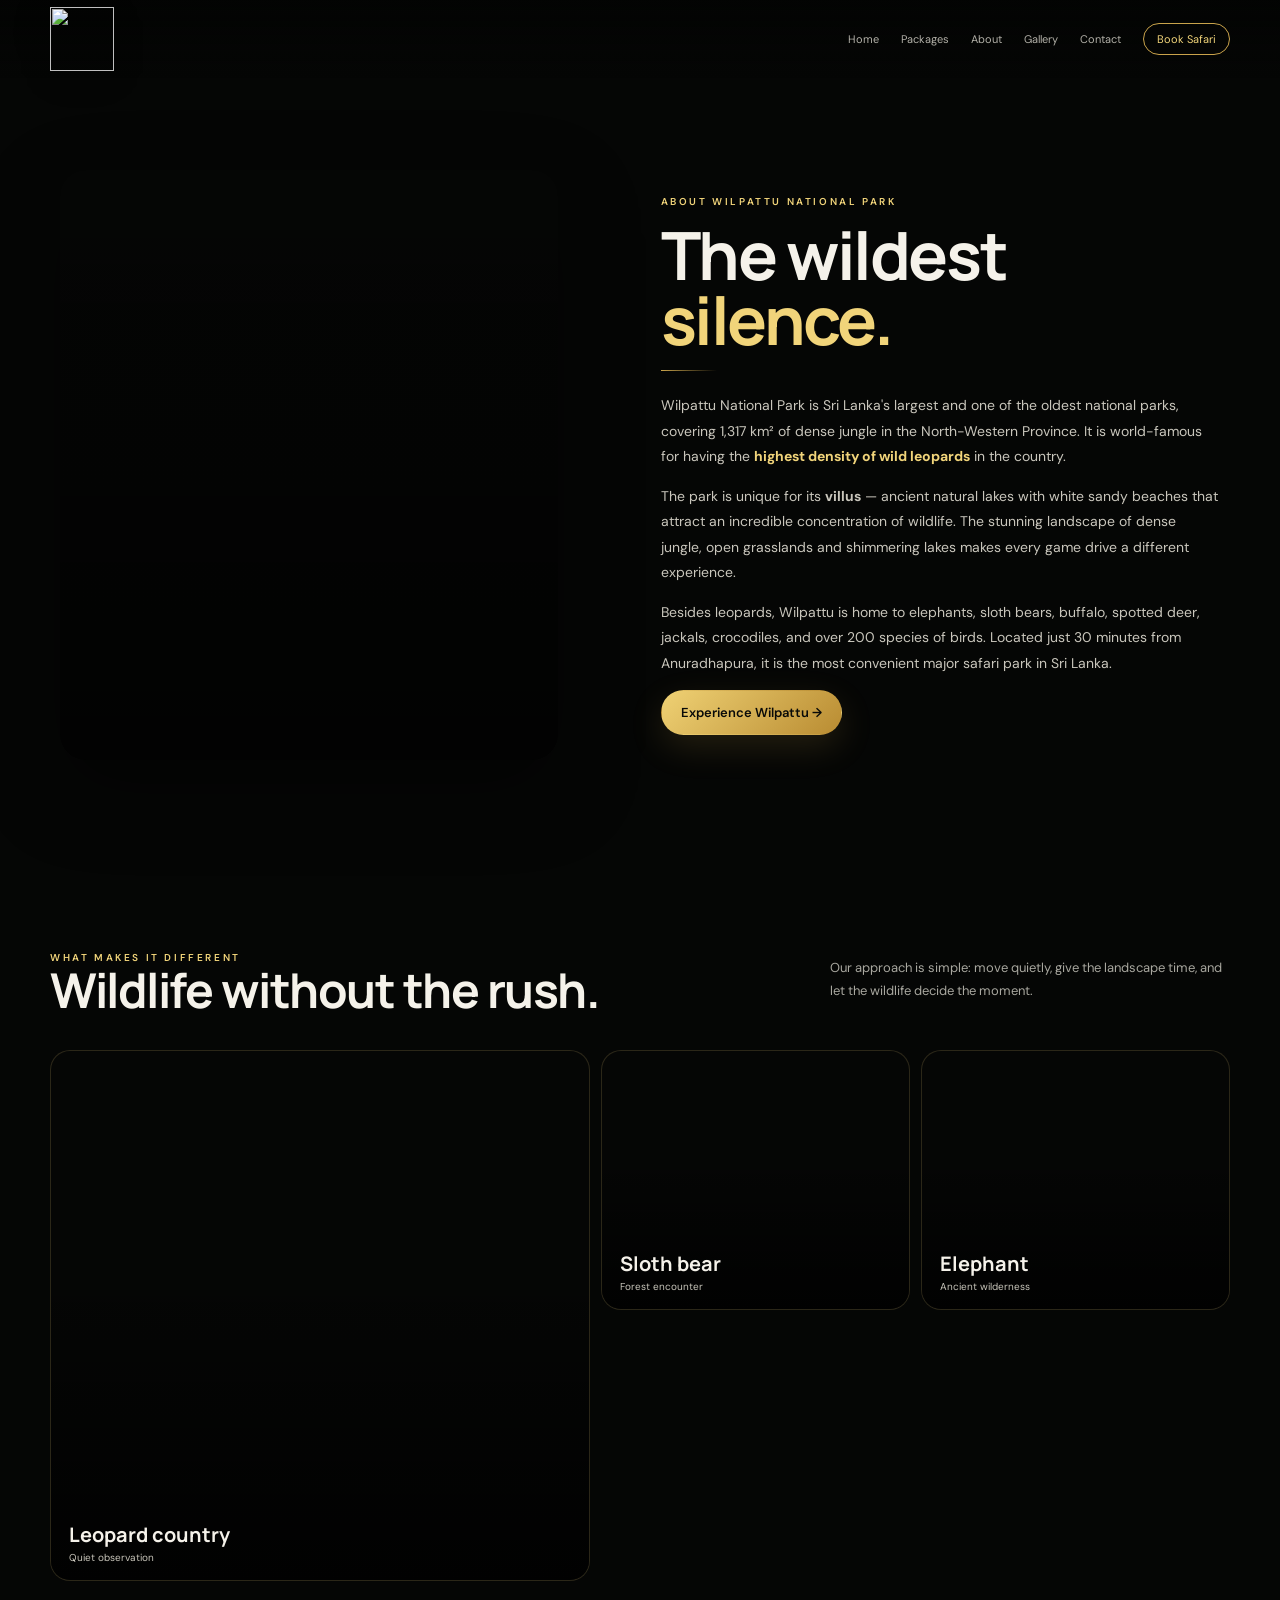
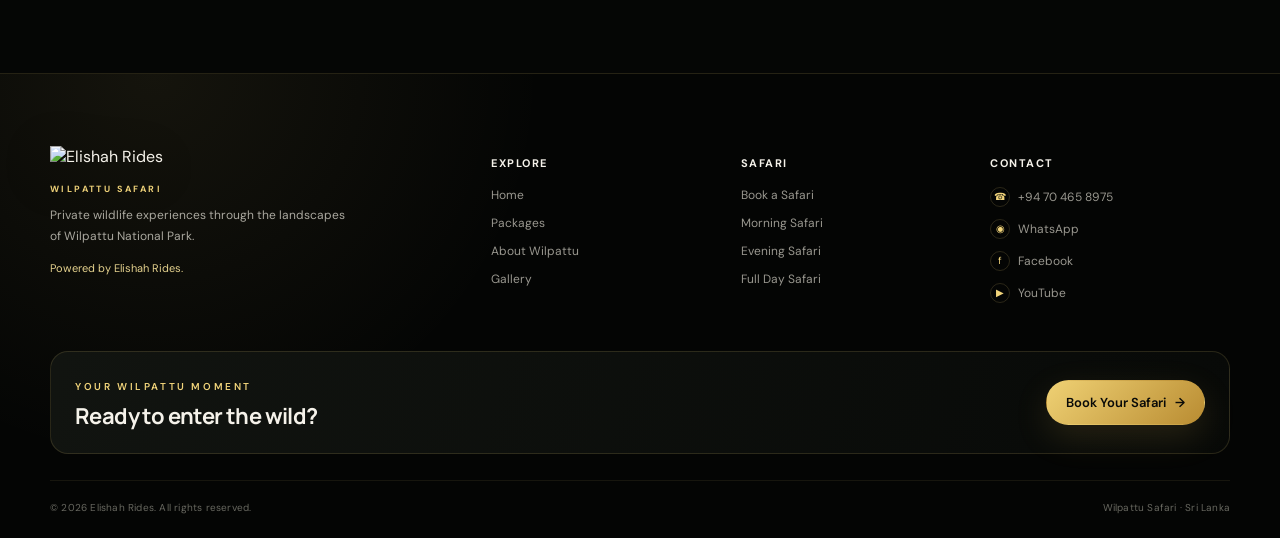
==== about.html @ 8a1bc101 "Upload Wilpattu Safari website Upload Wilpattu Safari website" ====
<!doctype html><html lang="en"><head><meta charset="utf-8"><meta name="viewport" content="width=device-width,initial-scale=1"><title>About Wilpattu | Wilpattu Safari</title><link rel="stylesheet" href="styles.css"></head><body><header class="site-nav"><div class="container nav-inner"><a class="brand" href="index.html"><img src="assets/elishah-rides-logo-transparent.png"></a><button class="menu">☰</button><nav class="nav-links"><a href="index.html">Home</a><a href="packages.html">Packages</a><a href="about.html">About</a><a href="gallery.html">Gallery</a><a href="contact.html">Contact</a><a class="nav-cta" href="booking.html">Book Safari</a></nav></div></header><main><section class="section" style="padding-top:170px"><div class="container"><div class="about-grid"><div class="about-image reveal"></div><div class="about-copy reveal"><div class="eyebrow">About Wilpattu National Park</div><h1>The wildest<br><span style="color:var(--gold2)">silence.</span></h1><div class="gold-line"></div><p>Wilpattu National Park is Sri Lanka's largest and one of the oldest national parks, covering 1,317 km² of dense jungle in the North-Western Province. It is world-famous for having the <b style="color:var(--gold2)">highest density of wild leopards</b> in the country.</p><p>The park is unique for its <b>villus</b> — ancient natural lakes with white sandy beaches that attract an incredible concentration of wildlife. The stunning landscape of dense jungle, open grasslands and shimmering lakes makes every game drive a different experience.</p><p>Besides leopards, Wilpattu is home to elephants, sloth bears, buffalo, spotted deer, jackals, crocodiles, and over 200 species of birds. Located just 30 minutes from Anuradhapura, it is the most convenient major safari park in Sri Lanka.</p><a class="btn gold" href="booking.html">Experience Wilpattu →</a></div></div></div></section><section class="section"><div class="container"><div class="section-head reveal"><div><div class="eyebrow">What makes it different</div><h2>Wildlife without the rush.</h2></div><p>Our approach is simple: move quietly, give the landscape time, and let the wildlife decide the moment.</p></div><div class="wildlife-grid"><div class="wildlife-card leo reveal"><div class="label"><b>Leopard country</b><span>Quiet observation</span></div></div><div class="wildlife-card bear reveal"><div class="label"><b>Sloth bear</b><span>Forest encounter</span></div></div><div class="wildlife-card ele reveal"><div class="label"><b>Elephant</b><span>Ancient wilderness</span></div></div></div></div></section></main><footer class="footer footer-luxury">
  <div class="container">
    <div class="footer-main">
      <div class="footer-brand">
        <img src="assets/elishah-rides-logo-transparent.png" alt="Elishah Rides">
        <div class="footer-kicker">WILPATTU SAFARI</div>
        <p>Private wildlife experiences through the landscapes of Wilpattu National Park.</p>
        <div class="footer-tagline">Powered by Elishah Rides.</div>
      </div>
      <div class="footer-col">
        <b>Explore</b>
        <a href="index.html">Home</a>
        <a href="packages.html">Packages</a>
        <a href="about.html">About Wilpattu</a>
        <a href="gallery.html">Gallery</a>
      </div>
      <div class="footer-col">
        <b>Safari</b>
        <a href="booking.html">Book a Safari</a>
        <a href="packages.html">Morning Safari</a>
        <a href="packages.html">Evening Safari</a>
        <a href="packages.html">Full Day Safari</a>
      </div>
      <div class="footer-col footer-contact">
        <b>Contact</b>
        <a href="tel:+94704658975"><span class="footer-mini-icon">☎</span> +94 70 465 8975</a>
        <a href="https://wa.me/94704658975" target="_blank" rel="noopener"><span class="footer-mini-icon">◉</span> WhatsApp</a>
        <a href="https://www.facebook.com/share/19cE3Pi6Ga/" target="_blank" rel="noopener"><span class="footer-mini-icon">f</span> Facebook</a>
        <a href="https://youtube.com/@elishahrides?si=WaQpn66Vf2SiPHl1" target="_blank" rel="noopener"><span class="footer-mini-icon">▶</span> YouTube</a>
      </div>
    </div>
    <div class="footer-cta">
      <div><span class="eyebrow">YOUR WILPATTU MOMENT</span><strong>Ready to enter the wild?</strong></div>
      <a class="btn gold" href="booking.html">Book Your Safari <span>→</span></a>
    </div>
    <div class="footer-bottom">
      <span>© 2026 Elishah Rides. All rights reserved.</span>
      <span>Wilpattu Safari · Sri Lanka</span>
    </div>
  </div>
</footer><script src="script.js"></script></body></html>
---- styles.css ----
@import url('https://fonts.googleapis.com/css2?family=DM+Sans:wght@400;500;600;700&family=Manrope:wght@500;600;700;800&display=swap');
:root{--black:#050605;--ink:#0a0d0a;--panel:#0e120f;--gold:#c9a34b;--gold2:#f1d47a;--cream:#f5f2ea;--muted:#a8a79f;--line:rgba(241,212,122,.16);--max:1180px;--shadow:0 24px 70px rgba(0,0,0,.35)}
*{box-sizing:border-box}html{scroll-behavior:smooth}body{margin:0;background:var(--black);color:var(--cream);font-family:'DM Sans',Arial,sans-serif;overflow-x:hidden}a{color:inherit;text-decoration:none}button,input,textarea,select{font:inherit}img{max-width:100%;display:block}.container{width:min(calc(100% - 40px),var(--max));margin:auto}.eyebrow{font-size:10px;letter-spacing:2.6px;text-transform:uppercase;color:var(--gold2);font-weight:600}h1,h2,h3{font-family:'Manrope',Arial,sans-serif;font-weight:700;line-height:1.08;letter-spacing:-1.2px;margin:0}.btn{display:inline-flex;align-items:center;justify-content:center;gap:9px;padding:13px 19px;border-radius:999px;border:1px solid var(--line);transition:transform .3s ease,border-color .3s ease,box-shadow .3s ease,background .3s ease;cursor:pointer;font-size:13px;font-weight:600}.btn.gold{background:linear-gradient(135deg,#efd174,#b98c32);color:#090a08;border-color:transparent;box-shadow:0 12px 34px rgba(201,163,75,.16)}.btn.gold:hover{transform:translateY(-2px);box-shadow:0 18px 42px rgba(201,163,75,.23)}.btn.ghost{background:rgba(0,0,0,.24);backdrop-filter:blur(12px)}.btn.ghost:hover{border-color:var(--gold2)}
.site-nav{position:fixed;z-index:50;top:0;left:0;right:0;padding:10px 0;background:linear-gradient(180deg,rgba(3,4,3,.92),rgba(3,4,3,0));transition:.35s}.site-nav.scrolled{background:rgba(4,5,4,.9);backdrop-filter:blur(16px);border-bottom:1px solid rgba(241,212,122,.1)}.nav-inner{display:flex;align-items:center;justify-content:space-between;gap:24px}.brand{display:flex;align-items:center}.brand img{width:78px;height:78px;object-fit:contain;filter:drop-shadow(0 8px 18px rgba(0,0,0,.4))}.nav-links{display:flex;gap:24px;align-items:center;font-size:12px;color:#dedbd1}.nav-links a{opacity:.8;transition:.25s}.nav-links a:hover{color:var(--gold2);opacity:1}.nav-cta{border:1px solid var(--gold);padding:9px 14px;border-radius:999px;color:var(--gold2);opacity:1!important}.menu{display:none;background:none;border:0;color:white;font-size:26px}
.hero{position:relative;min-height:100vh;display:grid;align-items:center;overflow:hidden;background:#060806}.hero-bg{position:absolute;inset:-6%;background-image:linear-gradient(90deg,rgba(3,5,3,.86) 0%,rgba(3,5,3,.5) 52%,rgba(3,5,3,.3) 100%),linear-gradient(0deg,rgba(3,5,3,.72),transparent 58%),url('https://upload.wikimedia.org/wikipedia/commons/3/37/Sri_Lankan_leopard_%28Panthera_pardus_kotiya%29_at_Wilpattu_National_Park.jpg');background-size:cover;background-position:center;transform:scale(1.06);will-change:transform}.hero::after{content:'';position:absolute;inset:0;background:radial-gradient(circle at 72% 40%,transparent 0,rgba(0,0,0,.14) 36%,rgba(0,0,0,.5) 100%);pointer-events:none}.hero-content{position:relative;z-index:2;padding:155px 0 90px;max-width:720px}.hero h1{font-size:clamp(48px,7vw,88px);letter-spacing:-3px;margin-top:14px;max-width:780px}.hero h1 em{color:var(--gold2);font-style:normal}.hero-copy{font-size:16px;line-height:1.75;color:#d5d1c7;max-width:650px;margin:22px 0}.hero-actions{display:flex;gap:10px;flex-wrap:wrap}.hero-meta{display:flex;gap:24px;margin-top:42px;flex-wrap:wrap}.hero-meta span{display:flex;flex-direction:column;gap:4px;font-size:11px;color:#bdb9ad}.hero-meta b{color:var(--cream);font-size:12px}.scroll-hint{position:absolute;z-index:3;right:28px;bottom:28px;writing-mode:vertical-rl;color:var(--muted);font-size:9px;letter-spacing:2.5px;text-transform:uppercase}
.reveal{opacity:0;transform:translateY(22px);transition:opacity .75s ease,transform .75s cubic-bezier(.2,.8,.2,1)}.reveal.in{opacity:1;transform:none}.section{padding:100px 0;position:relative}.section-head{display:flex;justify-content:space-between;gap:36px;align-items:end;margin-bottom:40px}.section-head h1,.section-head h2{font-size:clamp(38px,5vw,58px);max-width:720px}.section-head p{max-width:440px;color:var(--muted);line-height:1.75;font-size:14px}.gold-line{width:56px;height:1px;background:linear-gradient(90deg,var(--gold),transparent);margin:18px 0}
.story-stage{height:145vh;position:relative}.stage-sticky{position:sticky;top:0;height:100vh;overflow:hidden;background:#080a08}.stage-bg{position:absolute;inset:-7%;background-size:cover;background-position:center;transition:transform .2s linear}.stage-bg.park{background-image:linear-gradient(rgba(4,6,4,.2),rgba(4,6,4,.75)),url('https://upload.wikimedia.org/wikipedia/commons/3/36/A_small_group_of_chital_deer_running_in_alarm.jpg')}.stage-animal{position:absolute;right:4%;bottom:-2%;width:min(42vw,600px);height:70%;background-repeat:no-repeat;background-position:center bottom;background-size:contain;filter:drop-shadow(0 25px 45px rgba(0,0,0,.5));transform:translate3d(15%,20px,0) scale(.92);opacity:.04}.stage-animal.leopard{background-image:url('https://upload.wikimedia.org/wikipedia/commons/3/37/Sri_Lankan_leopard_%28Panthera_pardus_kotiya%29_at_Wilpattu_National_Park.jpg')}.stage-copy{position:absolute;z-index:3;left:8%;top:50%;transform:translateY(-50%);max-width:590px}.stage-copy h2{font-size:clamp(42px,5.5vw,70px)}.stage-copy p{font-size:15px;line-height:1.85;color:#d0cdc2}.stage-fact{margin-top:26px;border-left:1px solid var(--gold);padding-left:15px;color:var(--gold2);font-size:10px;letter-spacing:1.2px;text-transform:uppercase}
.motion-section{padding-top:35px}.motion-frame{position:relative;min-height:470px;overflow:hidden;border:1px solid var(--line);border-radius:28px;background:#090c09;box-shadow:var(--shadow)}.motion-bg{position:absolute;inset:0;background:linear-gradient(90deg,rgba(5,7,5,.82),rgba(5,7,5,.22),rgba(5,7,5,.72)),url('https://upload.wikimedia.org/wikipedia/commons/5/56/Wilpattu_National_Park%2C_Sri_Lanka.jpg') center/cover}.motion-copy{position:absolute;z-index:3;left:7%;top:50%;transform:translateY(-50%);max-width:420px}.motion-copy h2{font-size:clamp(36px,5vw,58px);margin-top:10px}.motion-copy p{color:#d1cec4;line-height:1.75;font-size:14px}.motion-track{position:absolute;z-index:2;right:-10%;bottom:0;width:72%;height:78%;pointer-events:none}.motion-animal{position:absolute;width:240px;height:170px;border-radius:22px;background-size:cover;background-position:center;box-shadow:0 20px 50px rgba(0,0,0,.4);border:1px solid rgba(241,212,122,.16);animation:wildMove 15s linear infinite}.motion-animal.one{background-image:url('https://upload.wikimedia.org/wikipedia/commons/3/36/A_small_group_of_chital_deer_running_in_alarm.jpg');top:8%;animation-delay:-2s}.motion-animal.two{background-image:url('https://upload.wikimedia.org/wikipedia/commons/7/71/Elefant_in_Wilpattu_National_Park_Sri_Lanka.jpg');top:42%;animation-delay:-7s}.motion-animal.three{background-image:url('https://upload.wikimedia.org/wikipedia/commons/1/19/Sloth_Bear_-_Wilpattu_National_Park.jpg');top:66%;animation-delay:-11s}.motion-chip{position:absolute;z-index:4;right:24px;top:24px;border:1px solid rgba(241,212,122,.25);background:rgba(4,5,4,.56);backdrop-filter:blur(10px);padding:9px 12px;border-radius:999px;color:var(--gold2);font-size:10px;letter-spacing:1.2px;text-transform:uppercase}@keyframes wildMove{0%{transform:translateX(35%) scale(.94);opacity:.05}15%{opacity:.95}70%{opacity:.95}100%{transform:translateX(-125%) scale(1.04);opacity:.04}}
.package-grid{display:grid;grid-template-columns:repeat(3,1fr);gap:16px}.package-card{position:relative;overflow:hidden;min-height:500px;border:1px solid var(--line);border-radius:22px;background:#0a0c0a;box-shadow:var(--shadow);display:flex;flex-direction:column;justify-content:end}.package-card::before{content:'';position:absolute;inset:0;background:linear-gradient(0deg,#050605 4%,rgba(5,6,5,.8) 37%,rgba(5,6,5,.08) 76%)}.package-card.morning{background-image:url('https://upload.wikimedia.org/wikipedia/commons/3/36/A_small_group_of_chital_deer_running_in_alarm.jpg');background-size:cover;background-position:center}.package-card.evening{background-image:url('https://upload.wikimedia.org/wikipedia/commons/1/19/Sloth_Bear_-_Wilpattu_National_Park.jpg');background-size:cover;background-position:center}.package-card.full{background-image:url('https://upload.wikimedia.org/wikipedia/commons/7/71/Elefant_in_Wilpattu_National_Park_Sri_Lanka.jpg');background-size:cover;background-position:center}.package-body{position:relative;z-index:2;padding:24px}.package-card h3{font-size:28px;letter-spacing:-.7px}.package-time{color:var(--gold2);font-size:10px;letter-spacing:1.2px;margin:10px 0}.package-body ul{padding-left:17px;color:#d2cfc5;line-height:1.8;font-size:12px}.package-price{display:flex;justify-content:space-between;align-items:end;margin-top:18px;gap:12px}.price-main{font-family:'Manrope';font-size:28px;font-weight:700;color:var(--gold2)}.price-sub{font-size:10px;color:var(--muted);margin-top:3px}.popular{position:absolute;z-index:4;top:16px;right:16px;padding:7px 10px;border-radius:999px;background:linear-gradient(135deg,#f0d37a,#b48b35);color:#0a0b08;font-size:9px;letter-spacing:1.2px;text-transform:uppercase;font-weight:700}
.pricing-lab{margin-top:34px;background:linear-gradient(145deg,#0f130f,#090b09);border:1px solid var(--line);border-radius:24px;padding:26px}.pricing-grid{display:grid;grid-template-columns:1fr 1fr;gap:16px}.price-box{background:#0a0d0a;border:1px solid var(--line);border-radius:18px;padding:20px}.price-box select,.price-box input{width:100%;background:#111510;color:#fff;border:1px solid var(--line);padding:12px;border-radius:10px}.live-total{font-family:'Manrope';font-size:40px;font-weight:700;color:var(--gold2);margin-top:8px}.rate-note{font-size:11px;color:var(--muted);line-height:1.6}.about-grid{display:grid;grid-template-columns:1.05fr .95fr;gap:60px;align-items:center}.about-image{min-height:560px;border-radius:24px;background:linear-gradient(0deg,rgba(0,0,0,.45),transparent),url('https://upload.wikimedia.org/wikipedia/commons/7/71/Elefant_in_Wilpattu_National_Park_Sri_Lanka.jpg') center/cover;box-shadow:var(--shadow)}.about-copy h2{font-size:clamp(38px,5vw,58px)}.about-copy p{color:#c5c2b7;line-height:1.85;font-size:14px}.facts{display:grid;grid-template-columns:repeat(3,1fr);gap:10px;margin-top:26px}.fact{padding:16px;border:1px solid var(--line);border-radius:14px;background:#0a0d0a}.fact strong{display:block;font-family:'Manrope';font-size:22px;color:var(--gold2)}.fact span{font-size:10px;color:var(--muted)}
.wildlife-grid{display:grid;grid-template-columns:1.4fr .8fr .8fr;grid-auto-rows:280px;gap:12px}.wildlife-card{position:relative;overflow:hidden;border-radius:20px;border:1px solid var(--line);background-size:cover;background-position:center}.wildlife-card::after{content:'';position:absolute;inset:0;background:linear-gradient(0deg,rgba(0,0,0,.8),transparent 60%)}.wildlife-card.leo{grid-row:span 2;background-image:url('https://upload.wikimedia.org/wikipedia/commons/3/37/Sri_Lankan_leopard_%28Panthera_pardus_kotiya%29_at_Wilpattu_National_Park.jpg')}.wildlife-card.bear{background-image:url('https://upload.wikimedia.org/wikipedia/commons/1/19/Sloth_Bear_-_Wilpattu_National_Park.jpg')}.wildlife-card.ele{background-image:url('https://upload.wikimedia.org/wikipedia/commons/7/71/Elefant_in_Wilpattu_National_Park_Sri_Lanka.jpg')}.wildlife-card .label{position:absolute;z-index:2;left:18px;bottom:16px}.label b{font-family:'Manrope';font-size:22px}.label span{display:block;color:#c9c6bb;font-size:10px;margin-top:3px}
.booking-shell{border:1px solid var(--line);border-radius:26px;overflow:hidden;background:linear-gradient(120deg,rgba(8,10,8,.96),rgba(8,10,8,.74)),url('https://upload.wikimedia.org/wikipedia/commons/3/36/A_small_group_of_chital_deer_running_in_alarm.jpg') center/cover;box-shadow:var(--shadow)}.booking-grid{display:grid;grid-template-columns:.85fr 1.15fr}.booking-copy{padding:42px}.booking-copy h2{font-size:clamp(34px,4vw,52px)}.booking-copy p{color:#c7c4ba}.booking-form{padding:34px;background:rgba(4,6,4,.55);backdrop-filter:blur(12px)}.form-row{display:grid;grid-template-columns:1fr 1fr;gap:12px}.field{margin-bottom:14px}.field label{display:block;color:#c8c5bb;font-size:10px;text-transform:uppercase;letter-spacing:1.2px;margin-bottom:7px}.field input,.field select,.field textarea{width:100%;background:#0c100d;color:#f5f2ea;border:1px solid rgba(241,212,122,.14);padding:12px 13px;border-radius:11px;outline:none}.field input:focus,.field select:focus,.field textarea:focus{border-color:rgba(241,212,122,.55)}.price-summary{margin:2px 0 18px;border:1px solid rgba(241,212,122,.20);border-radius:16px;background:linear-gradient(145deg,rgba(241,212,122,.07),rgba(10,13,10,.82));padding:15px;box-shadow:0 16px 40px rgba(0,0,0,.18)}.price-summary-head{display:flex;justify-content:space-between;align-items:center;gap:12px;margin-bottom:12px;color:var(--gold2);font-size:10px;letter-spacing:1.6px;font-weight:700}.price-summary-head small{color:var(--muted);font-size:9px;letter-spacing:.3px;font-weight:500;text-transform:none}.price-summary-grid{display:grid;grid-template-columns:1fr 1.15fr;gap:10px}.price-box{padding:13px 14px;border:1px solid rgba(241,212,122,.12);border-radius:12px;background:rgba(4,6,4,.55)}.price-box span{display:block;color:#c8c5bb;font-size:9px;text-transform:uppercase;letter-spacing:1.1px;margin-bottom:5px}.price-box strong{display:block;font-family:'Manrope';font-size:27px;line-height:1.05;font-weight:700;color:#f5f2ea}.price-box.total{border-color:rgba(241,212,122,.30);background:linear-gradient(135deg,rgba(241,212,122,.12),rgba(4,6,4,.68))}.price-box.total strong{font-size:32px;color:var(--gold2)}.price-box small{display:block;margin-top:6px;color:var(--muted);font-size:9px;line-height:1.4}.booking-total{font-family:'Manrope';font-size:38px;font-weight:700;color:var(--gold2);padding:8px 0}.note{color:var(--muted);font-size:11px;line-height:1.55}.success{color:#b9e6c0}.error{color:#ffaaa2}.form-msg{min-height:18px}.reviews-grid{display:grid;grid-template-columns:1fr 1fr;gap:18px}.review-list{display:grid;gap:12px}.review-card{border:1px solid var(--line);border-radius:18px;background:#0b0e0b;padding:20px}.review-card h3{font-size:20px}.review-card p{color:#c7c4ba;line-height:1.7;font-size:13px}.stars{color:var(--gold2);letter-spacing:2px}.review-form{border:1px solid var(--line);border-radius:18px;background:#0b0e0b;padding:22px}
.gallery-grid{display:grid;grid-template-columns:repeat(3,1fr);gap:12px}.gallery-item{min-height:280px;border:1px solid var(--line);border-radius:18px;background-size:cover;background-position:center;overflow:hidden}.contact-grid{display:grid;grid-template-columns:1fr 1fr;gap:18px}.contact-card{border:1px solid var(--line);border-radius:18px;background:#0b0e0b;padding:24px}.contact-card a{display:block;padding:13px 0;border-bottom:1px solid rgba(241,212,122,.08)}.contact-card a:last-child{border-bottom:0}.footer{padding:65px 0 30px;border-top:1px solid rgba(241,212,122,.1);background:#040504}.footer-grid{display:grid;grid-template-columns:1.4fr .8fr .8fr;gap:40px}.footer img{width:110px!important}.footer p{color:var(--muted);font-size:12px;line-height:1.6;max-width:330px}.footer-links{display:flex;flex-direction:column;gap:10px;color:var(--muted);font-size:12px}.footer-links b{color:var(--cream);margin-bottom:4px}.credits{margin-top:35px;padding-top:18px;border-top:1px solid rgba(241,212,122,.08);color:#77776f;font-size:10px;line-height:1.6}
@media(max-width:900px){.nav-links{display:none;position:absolute;top:84px;left:20px;right:20px;padding:14px;background:rgba(5,6,5,.96);border:1px solid var(--line);border-radius:16px;flex-direction:column;align-items:stretch}.nav-links.open{display:flex}.menu{display:block}.hero-content{padding-top:150px}.hero h1{font-size:clamp(44px,10vw,68px)}.section-head{display:block}.section-head p{margin-top:16px}.package-grid,.wildlife-grid,.gallery-grid{grid-template-columns:1fr}.wildlife-card.leo{grid-row:auto}.motion-frame{min-height:560px}.motion-track{right:-35%;width:95%}.booking-grid,.reviews-grid,.contact-grid,.about-grid,.footer-grid,.pricing-grid{grid-template-columns:1fr}.about-image{min-height:420px}.form-row{grid-template-columns:1fr}.price-summary-grid{grid-template-columns:1fr 1fr}.stage-copy{left:6%;right:6%;max-width:none}.stage-animal{width:75vw;right:-18%;opacity:.35!important}.hero-meta{gap:15px}.brand img{width:70px;height:70px}}
@media(max-width:600px){.container{width:min(calc(100% - 28px),var(--max))}.section{padding:78px 0}.hero{min-height:92vh}.hero-content{padding:130px 0 70px}.hero-copy{font-size:14px}.hero-meta{display:grid;grid-template-columns:1fr 1fr}.scroll-hint{display:none}.motion-frame{min-height:520px;border-radius:20px}.motion-copy{left:22px;right:22px;top:28px;transform:none}.motion-track{right:-70%;bottom:-2%;width:135%;height:62%}.motion-animal{width:190px;height:135px}.package-card{min-height:470px}.pricing-lab{padding:18px}.booking-copy{padding:28px}.booking-form{padding:22px}.price-summary-grid{grid-template-columns:1fr}.price-box.total strong{font-size:29px}.footer-grid{gap:25px}.brand img{width:64px;height:64px}}
@media(prefers-reduced-motion:reduce){html{scroll-behavior:auto}.reveal{transition:none}.motion-animal{animation:none}.hero-bg{transform:scale(1.02)!important}}

/* V3 clean luxury refinement */
.hero-content{max-width:650px;text-align:left}
.hero h1{font-size:clamp(46px,6.2vw,76px);letter-spacing:-2.4px;max-width:650px}
.hero-copy{max-width:560px;font-size:15px}
.section-head h1,.section-head h2{font-size:clamp(34px,4.5vw,52px);letter-spacing:-1.7px}
.stage-copy h2{font-size:clamp(38px,5vw,62px)}
.motion-copy h2{font-size:clamp(34px,4.5vw,52px)}
.package-card h3{font-size:25px}
.about-copy h2{font-size:clamp(34px,4.5vw,52px)}

.contact-page{padding-bottom:120px}
.contact-hero{display:grid;grid-template-columns:1.1fr .9fr;gap:80px;align-items:end;margin-bottom:34px}
.contact-hero h1{font-size:clamp(46px,6vw,72px);letter-spacing:-2.6px;margin-top:10px}
.contact-hero h1 span{display:block;color:var(--gold2)}
.contact-hero>p{max-width:420px;color:var(--muted);line-height:1.8;font-size:13px;margin:0 0 6px}
.contact-modern-grid{display:grid;grid-template-columns:repeat(2,1fr);gap:14px}
.contact-social{position:relative;display:flex;align-items:center;gap:18px;min-height:132px;padding:24px;border:1px solid var(--line);border-radius:20px;background:linear-gradient(145deg,rgba(15,18,15,.96),rgba(8,10,8,.92));overflow:hidden;transition:transform .3s ease,border-color .3s ease,background .3s ease,box-shadow .3s ease}
.contact-social::after{content:'';position:absolute;width:160px;height:160px;border-radius:50%;right:-70px;top:-80px;background:radial-gradient(circle,rgba(241,212,122,.13),transparent 68%);pointer-events:none}
.contact-social:hover{transform:translateY(-3px);border-color:rgba(241,212,122,.35);box-shadow:0 20px 50px rgba(0,0,0,.25)}
.social-icon{width:52px;height:52px;min-width:52px;border-radius:15px;display:grid;place-items:center;border:1px solid rgba(241,212,122,.18);background:rgba(241,212,122,.06);color:var(--gold2)}
.social-icon svg{width:24px;height:24px;fill:currentColor}
.contact-social div:nth-child(2){display:flex;flex-direction:column;gap:5px;min-width:0}
.contact-social small{font-size:9px;text-transform:uppercase;letter-spacing:1.8px;color:var(--gold2)}
.contact-social strong{font-family:'Manrope';font-size:18px;letter-spacing:-.4px;white-space:nowrap;overflow:hidden;text-overflow:ellipsis}
.contact-social span{font-size:11px;color:var(--muted)}
.contact-social.whatsapp .social-icon{color:#b8e8c0;background:rgba(60,190,100,.07);border-color:rgba(100,220,130,.15)}
.contact-social.facebook .social-icon{color:#9bbdff;background:rgba(70,120,220,.07);border-color:rgba(100,150,255,.14)}
.contact-social.youtube .social-icon{color:#ffaaa2;background:rgba(230,70,60,.07);border-color:rgba(255,100,90,.14)}
.contact-social.email .social-icon{color:var(--gold2)}
.contact-book{margin-top:14px;display:flex;justify-content:space-between;align-items:center;gap:24px;padding:28px 30px;border:1px solid var(--line);border-radius:20px;background:linear-gradient(110deg,#0d110d,#090b09)}
.contact-book h2{font-size:26px;margin:7px 0 4px;letter-spacing:-.8px}
.contact-book p{margin:0;color:var(--muted);font-size:12px;line-height:1.6}

@media(max-width:900px){
 .contact-hero{grid-template-columns:1fr;gap:18px}
 .contact-modern-grid{grid-template-columns:1fr}
 .contact-book{align-items:flex-start;flex-direction:column}
 .hero-content{max-width:650px}
}
@media(max-width:600px){
 .hero h1{font-size:clamp(42px,12vw,60px);letter-spacing:-1.8px}
 .hero-copy{font-size:14px}
 .contact-page{padding-top:125px!important}
 .contact-hero h1{font-size:clamp(40px,12vw,58px)}
 .contact-social{min-height:112px;padding:19px}
 .social-icon{width:46px;height:46px;min-width:46px}
 .contact-social strong{font-size:16px}
 .contact-book{padding:24px}
}

/* Rich footer upgrade */
.footer-luxury{padding:72px 0 24px;background:radial-gradient(circle at 12% 0%,rgba(241,212,122,.07),transparent 32%),#040504;border-top:1px solid rgba(241,212,122,.14)}
.footer-main{display:grid;grid-template-columns:1.65fr .85fr .85fr 1fr;gap:46px;padding-bottom:48px}
.footer-brand img{width:118px!important;height:auto;margin-bottom:16px;filter:drop-shadow(0 10px 24px rgba(0,0,0,.35))}
.footer-kicker{font-size:9px;letter-spacing:2.4px;color:var(--gold2);font-weight:700;margin-bottom:10px}
.footer-brand p{max-width:300px;margin:0;color:#aaa89f;font-size:12px;line-height:1.75}
.footer-tagline{margin-top:14px;color:#e5d28e;font-size:11px}
.footer-col{display:flex;flex-direction:column;gap:12px;padding-top:10px}
.footer-col b{font-size:11px;letter-spacing:1.5px;text-transform:uppercase;color:#f5f2ea;margin-bottom:5px}
.footer-col a{color:#99978f;font-size:12px;transition:color .2s,transform .2s}
.footer-col a:hover{color:var(--gold2);transform:translateX(3px)}
.footer-contact a{display:flex;align-items:center;gap:8px}
.footer-mini-icon{width:20px;height:20px;border:1px solid rgba(241,212,122,.16);border-radius:50%;display:inline-grid;place-items:center;color:var(--gold2);font-size:10px;flex:0 0 20px}
.footer-cta{display:flex;align-items:center;justify-content:space-between;gap:28px;padding:22px 24px;border:1px solid rgba(241,212,122,.14);border-radius:18px;background:linear-gradient(105deg,rgba(18,21,17,.95),rgba(8,10,8,.95));margin-bottom:26px}
.footer-cta strong{display:block;margin-top:6px;font-family:'Manrope';font-size:22px;letter-spacing:-.6px;color:#f5f2ea}
.footer-cta .btn{white-space:nowrap}
.footer-bottom{display:flex;justify-content:space-between;gap:20px;padding-top:20px;border-top:1px solid rgba(241,212,122,.08);color:#686860;font-size:10px;letter-spacing:.2px}
@media(max-width:900px){.footer-main{grid-template-columns:1.2fr 1fr;gap:30px}.footer-cta{align-items:flex-start;flex-direction:column}.footer-bottom{flex-direction:column;gap:7px}}
@media(max-width:600px){.footer-luxury{padding:55px 0 22px}.footer-main{grid-template-columns:1fr 1fr;gap:28px}.footer-brand{grid-column:1/-1}.footer-cta{padding:20px}.footer-cta strong{font-size:19px}}


/* HOME FINAL POLISH — V3 */
.site-nav{padding:7px 0}
.brand img{width:64px;height:64px}
.nav-links{gap:22px;font-size:11px}
.nav-cta{padding:8px 13px}
.hero{min-height:100svh}
.hero-bg{inset:-8%;background-image:linear-gradient(90deg,rgba(3,5,3,.91) 0%,rgba(3,5,3,.64) 38%,rgba(3,5,3,.22) 72%,rgba(3,5,3,.38) 100%),linear-gradient(0deg,rgba(3,5,3,.82),transparent 55%),url('https://upload.wikimedia.org/wikipedia/commons/3/37/Sri_Lankan_leopard_%28Panthera_pardus_kotiya%29_at_Wilpattu_National_Park.jpg');background-position:center 42%;transform:scale(1.055)}
.hero::before{content:'';position:absolute;inset:0;z-index:1;pointer-events:none;background:radial-gradient(circle at 62% 42%,rgba(241,212,122,.07),transparent 28%),linear-gradient(90deg,rgba(0,0,0,.18),transparent 45%,rgba(0,0,0,.18));animation:heroBreath 8s ease-in-out infinite alternate}
.hero-content{max-width:610px;padding:150px 0 86px;margin-left:6%;margin-right:0}
.hero-kicker{display:flex;align-items:center;gap:10px;color:var(--gold2);font-size:9px;letter-spacing:2.5px;text-transform:uppercase;font-weight:700}
.hero-kicker-line{width:34px;height:1px;background:var(--gold2);box-shadow:0 0 14px rgba(241,212,122,.4)}
.hero h1{font-size:clamp(43px,5.4vw,70px);line-height:1.01;letter-spacing:-2.5px;margin:17px 0 0;max-width:610px;text-wrap:balance}
.hero h1 em{display:inline-block;text-shadow:0 0 35px rgba(241,212,122,.12)}
.hero-copy{max-width:520px;font-size:14px;line-height:1.8;margin:20px 0;color:#d8d5cb}
.hero-actions{gap:11px;margin-top:2px}
.hero-actions .btn{padding:12px 17px;font-size:11px}
.hero-film-note{display:flex;align-items:center;gap:9px;margin-top:21px;color:#b8b5ab;font-size:10px;letter-spacing:.35px}
.hero-film-dot{width:6px;height:6px;border-radius:50%;background:var(--gold2);box-shadow:0 0 0 5px rgba(241,212,122,.07),0 0 15px rgba(241,212,122,.35);animation:filmPulse 2.2s ease-in-out infinite}
.hero-meta{gap:14px;margin-top:32px;max-width:610px}
.hero-meta span{min-width:150px;padding-left:12px;border-left:1px solid rgba(241,212,122,.18);font-size:10px;line-height:1.45}
.hero-meta b{font-size:11px}
.scroll-hint{right:30px;bottom:30px;display:flex;align-items:center;gap:10px;writing-mode:horizontal-tb;font-size:8px;letter-spacing:2px}
.scroll-hint span{width:1px;height:34px;background:linear-gradient(var(--gold2),transparent);animation:scrollPulse 1.8s ease-in-out infinite}
.hero-vignette{position:absolute;z-index:2;inset:0;pointer-events:none;background:linear-gradient(180deg,rgba(0,0,0,.18),transparent 25%,transparent 72%,rgba(0,0,0,.55))}
.story-stage{height:138vh}
.stage-copy{left:6.5%;max-width:540px}
.stage-copy h2{font-size:clamp(37px,4.8vw,60px);letter-spacing:-1.8px}
.stage-copy p{font-size:14px;line-height:1.8;max-width:500px}
.motion-section{padding-top:28px}
.motion-frame{min-height:500px;border-radius:24px;background:#080b08;box-shadow:0 30px 90px rgba(0,0,0,.28)}
.motion-bg{background:linear-gradient(90deg,rgba(5,7,5,.88),rgba(5,7,5,.26) 52%,rgba(5,7,5,.7)),url('https://upload.wikimedia.org/wikipedia/commons/5/56/Wilpattu_National_Park%2C_Sri_Lanka.jpg') center/cover}
.motion-track{right:-5%;width:70%;height:82%}
.motion-animal{width:220px;height:155px;border-radius:18px;filter:saturate(.95) contrast(1.05);animation-duration:17s}
.motion-copy{left:6%;max-width:390px}
.motion-copy h2{font-size:clamp(33px,4.2vw,50px);letter-spacing:-1.6px}
.motion-copy p{font-size:13px;line-height:1.8}
.section{padding:92px 0}
.section-head{margin-bottom:34px}
.section-head h1,.section-head h2{font-size:clamp(31px,4vw,48px);letter-spacing:-1.5px}
.section-head p{font-size:13px;max-width:400px}
.package-grid{gap:14px}
.package-card{min-height:475px;border-radius:20px}
.package-body{padding:21px}
.package-card h3{font-size:23px}
.price-main{font-size:26px}
.wildlife-grid{grid-auto-rows:260px;gap:11px}
.label b{font-size:20px}
.about-copy h2{font-size:clamp(31px,4vw,48px);letter-spacing:-1.5px}
.about-copy p{font-size:13px;line-height:1.8}
.review-card,.review-form{border-radius:16px}

@keyframes heroBreath{from{opacity:.55;transform:scale(1)}to{opacity:1;transform:scale(1.025)}}
@keyframes filmPulse{0%,100%{opacity:.45;transform:scale(.85)}50%{opacity:1;transform:scale(1)}}
@keyframes scrollPulse{0%,100%{opacity:.35;transform:scaleY(.65);transform-origin:top}50%{opacity:1;transform:scaleY(1)}}

@media(max-width:900px){
 .brand img{width:60px;height:60px}
 .hero-content{max-width:600px;margin-left:5%;margin-right:0;padding-top:135px}
 .hero h1{font-size:clamp(43px,9vw,64px)}
 .hero-meta{grid-template-columns:repeat(3,1fr);display:grid}
 .hero-meta span{min-width:0}
 .motion-track{right:-18%;width:82%}
}
@media(max-width:600px){
 .site-nav{padding:5px 0}
 .brand img{width:56px;height:56px}
 .hero{min-height:94svh}
 .hero-bg{background-position:58% center}
 .hero-content{padding:118px 0 58px}
 .hero-kicker{font-size:8px;letter-spacing:2px}
 .hero h1{font-size:clamp(40px,12vw,56px);letter-spacing:-1.9px;margin-top:14px}
 .hero-copy{font-size:13px;line-height:1.7;max-width:420px}
 .hero-actions .btn{padding:11px 14px}
 .hero-film-note{font-size:9px;margin-top:17px}
 .hero-meta{grid-template-columns:1fr;gap:10px;margin-top:24px}
 .hero-meta span{padding-left:10px}
 .scroll-hint{display:none}
 .story-stage{height:125vh}
 .stage-copy{left:6%;right:6%;top:43%}
 .stage-copy h2{font-size:clamp(35px,10vw,52px)}
 .motion-frame{min-height:545px;border-radius:20px}
 .motion-copy{left:20px;right:20px;top:25px;transform:none}
 .motion-track{right:-65%;bottom:-1%;width:130%;height:60%}
 .motion-animal{width:180px;height:126px}
 .section{padding:72px 0}
}

/* About page — balanced luxury positioning */
.about-grid{
  grid-template-columns:minmax(0,.92fr) minmax(0,1.08fr);
  gap:clamp(38px,6vw,88px);
  align-items:center;
  max-width:1160px;
  margin:0 auto;
}
.about-copy{
  max-width:590px;
  padding:12px 0 12px 2vw;
}
.about-copy h1{
  font-size:clamp(42px,5.2vw,68px);
  line-height:.98;
  letter-spacing:-2.4px;
  margin:14px 0 18px;
  text-wrap:balance;
}
.about-copy .gold-line{margin:0 0 22px}
.about-copy p{max-width:570px;font-size:14px;line-height:1.82;color:#c9c6bc}
.about-image{
  min-height:590px;
  border-radius:26px;
  position:relative;
  overflow:hidden;
  background-position:center;
  box-shadow:0 28px 80px rgba(0,0,0,.38);
}
.about-image::after{
  content:'';
  position:absolute;inset:0;
  background:linear-gradient(180deg,rgba(0,0,0,.04),rgba(0,0,0,.42));
}
@media(max-width:900px){
  .about-grid{grid-template-columns:1fr;gap:34px;max-width:720px}
  .about-copy{padding:0;max-width:680px}
  .about-image{min-height:440px;order:-1}
}
@media(max-width:600px){
  .about-grid{gap:26px}
  .about-image{min-height:360px;border-radius:20px}
  .about-copy h1{font-size:clamp(38px,11vw,54px);letter-spacing:-1.7px}
  .about-copy p{font-size:13px;line-height:1.75}
}
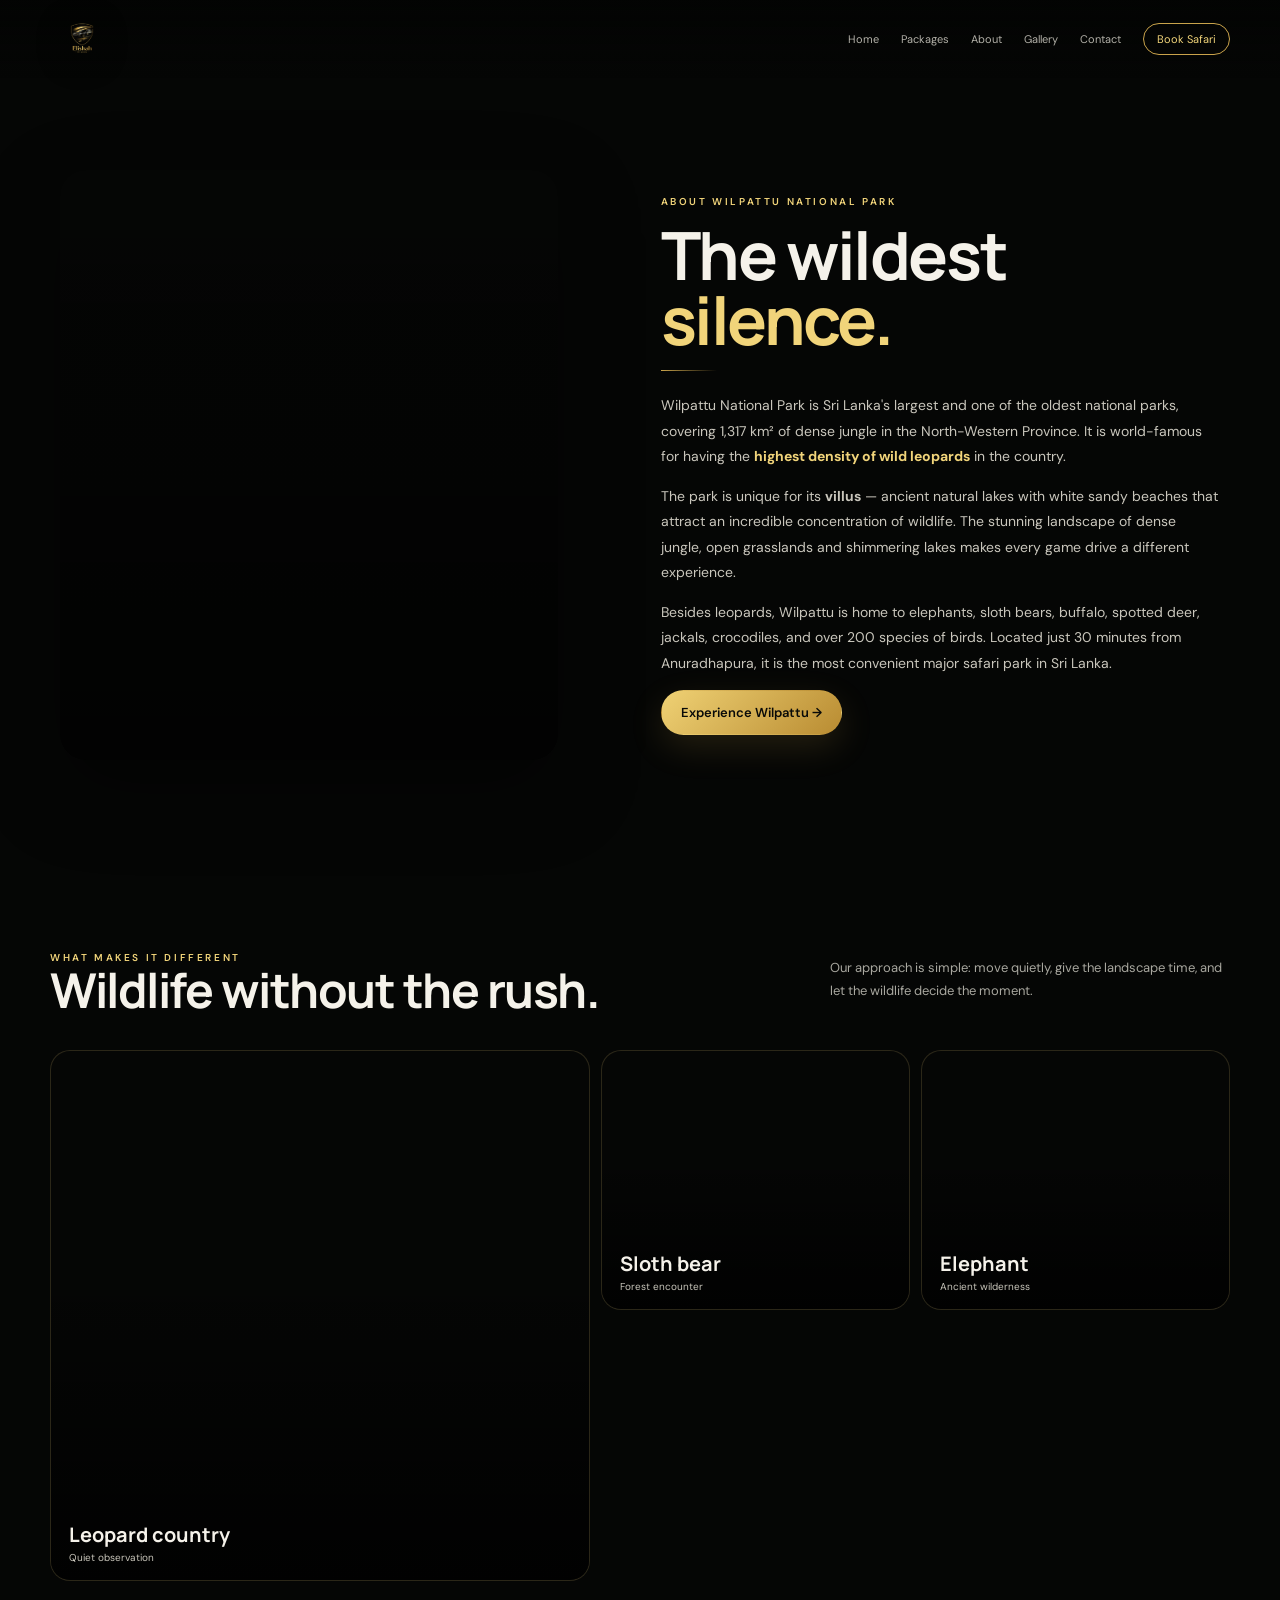
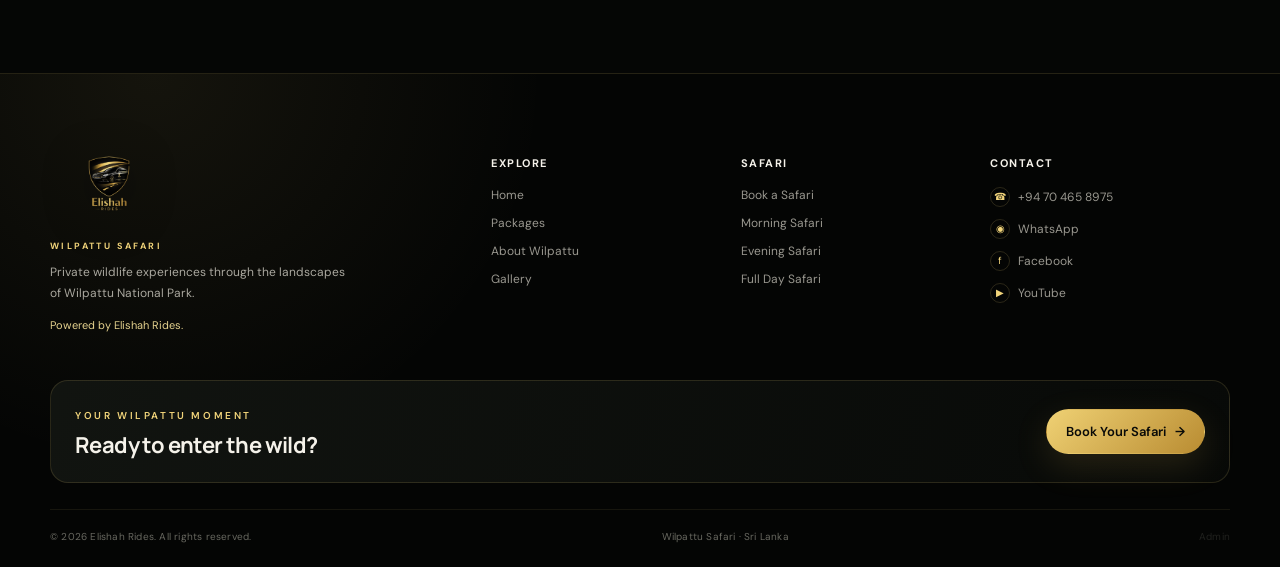
==== commit 4eff0843: "Add files via upload" ====
--- a/about.html
+++ b/about.html
@@ -35,7 +35,7 @@
     </div>
     <div class="footer-bottom">
       <span>© 2026 Elishah Rides. All rights reserved.</span>
-      <span>Wilpattu Safari · Sri Lanka</span>
+      <span>Wilpattu Safari · Sri Lanka</span><a href="admin.html" style="opacity:.28;font-size:10px">Admin</a>
     </div>
   </div>
 </footer><script src="script.js"></script></body></html>
